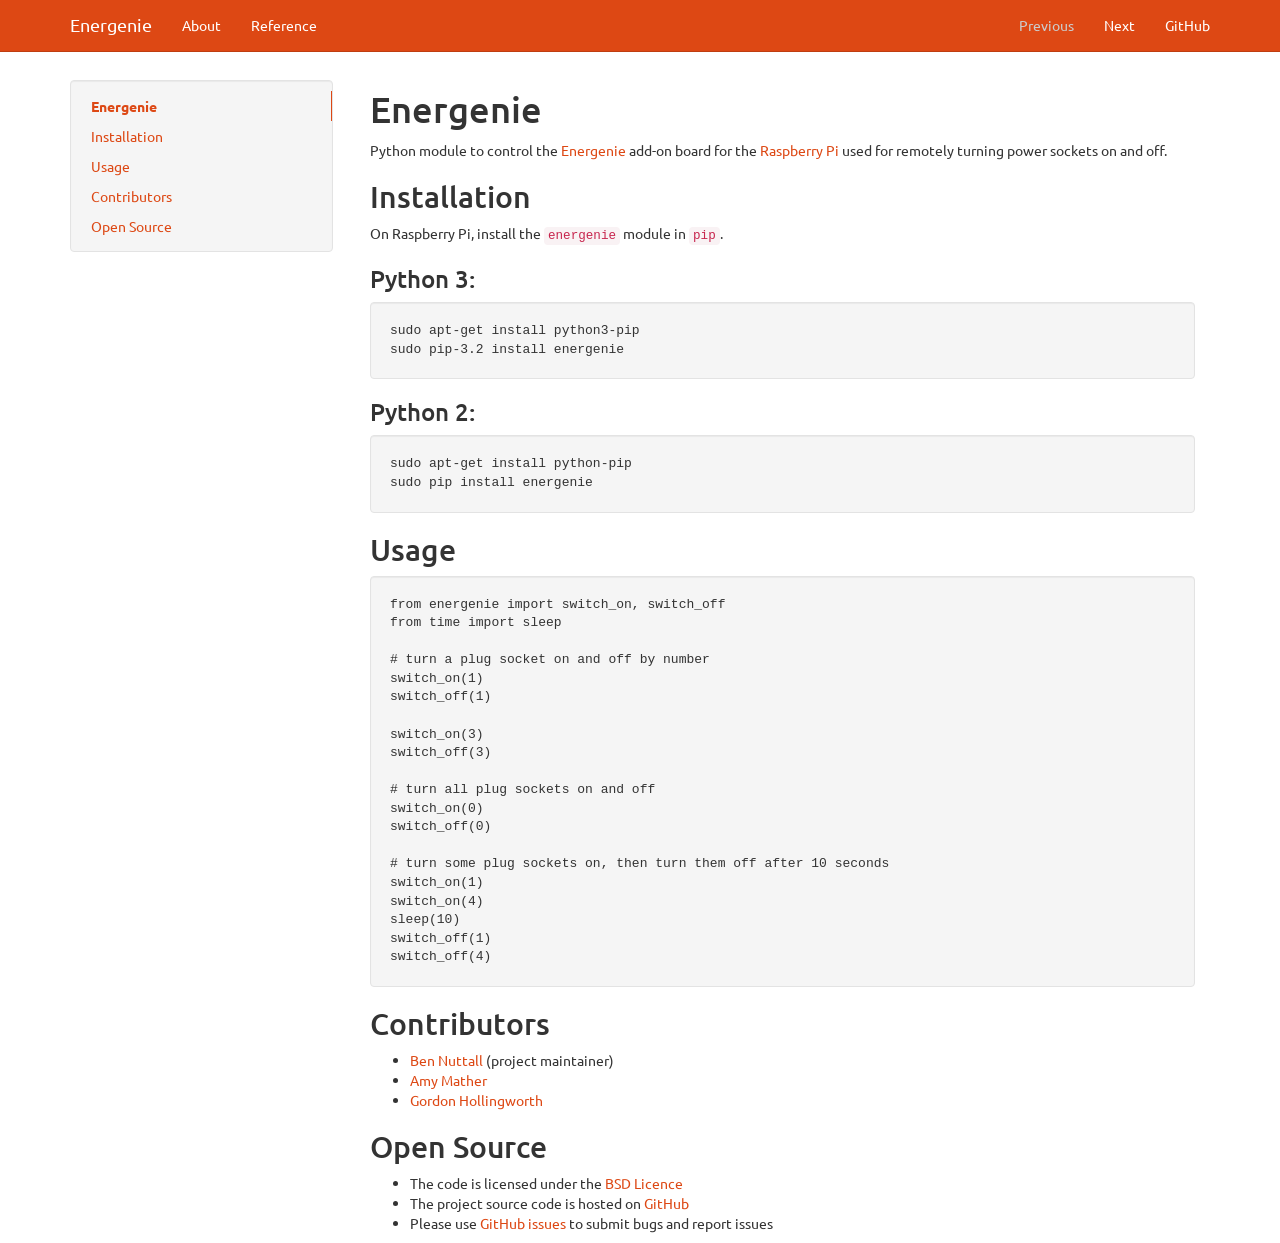
==== pythonhosted/index.html @ fffe0966 "Add documentation using mkdocs, close #1" ====
<!DOCTYPE html>
<html lang="en">
    <head>
        <meta charset="utf-8">
        <meta http-equiv="X-UA-Compatible" content="IE=edge">
        <meta name="viewport" content="width=device-width, initial-scale=1.0">
        <meta name="description" content="Remotely control power sockets from the Raspberry Pi">
        <meta name="author" content="Ben Nuttall">
        <link rel="canonical" href="https://pythonhosted.org/energenie/">
        <link rel="shortcut icon" href="./img/favicon.ico">

        <title>Energenie</title>

        <link href="./css/bootstrap-custom.min.css" rel="stylesheet">
        <link href="./css/font-awesome-4.0.3.css" rel="stylesheet">
        <link href="./css/prettify-1.0.css" rel="stylesheet">
        <link href="./css/base.css" rel="stylesheet">

        <!-- HTML5 shim and Respond.js IE8 support of HTML5 elements and media queries -->
        <!--[if lt IE 9]>
            <script src="https://oss.maxcdn.com/libs/html5shiv/3.7.0/html5shiv.js"></script>
            <script src="https://oss.maxcdn.com/libs/respond.js/1.3.0/respond.min.js"></script>
        <![endif]-->

        
    </head>

    <body>

        <div class="navbar navbar-default navbar-fixed-top" role="navigation">
    <div class="container">

        <!-- Collapsed navigation -->
        <div class="navbar-header">
            <!-- Expander button -->
            <button type="button" class="navbar-toggle" data-toggle="collapse" data-target=".navbar-collapse">
                <span class="sr-only">Toggle navigation</span>
                <span class="icon-bar"></span>
                <span class="icon-bar"></span>
                <span class="icon-bar"></span>
            </button>

            <!-- Main title -->
            <a class="navbar-brand" href=".">Energenie</a>
        </div>

        <!-- Expanded navigation -->
        <div class="navbar-collapse collapse">
            <!-- Main navigation -->
            <ul class="nav navbar-nav">
            
            
                <li >
                    <a href="about/">About</a>
                </li>
            
            
            
                <li >
                    <a href="reference/">Reference</a>
                </li>
            
            
            </ul>

            <!-- Search, Navigation and Repo links -->
            <ul class="nav navbar-nav navbar-right">
                
                <li class="disabled">
                    <a rel="next" >
                        <i class="fa fa-arrow-left"></i> Previous
                    </a>
                </li>
                <li >
                    <a rel="prev" href="about/">
                        Next <i class="fa fa-arrow-right"></i>
                    </a>
                </li>
                
                <li>
                    <a href="https://github.com/bennuttall/energenie/">
                        
                            <i class="fa fa-github"></i>
                        
                        GitHub
                    </a>
                </li>
                
            </ul>
        </div>
    </div>
</div>

        <div class="container">
            <div class="col-md-3"><div class="bs-sidebar hidden-print affix well" role="complementary">
    <ul class="nav bs-sidenav">
    
        <li class="main active"><a href="#energenie">Energenie</a></li>
        
            <li><a href="#installation">Installation</a></li>
        
            <li><a href="#usage">Usage</a></li>
        
            <li><a href="#contributors">Contributors</a></li>
        
            <li><a href="#open-source">Open Source</a></li>
        
    
    </ul>
</div></div>
            <div class="col-md-9" role="main">

<h1 id="energenie">Energenie</h1>
<p>Python module to control the <a href="https://energenie4u.co.uk/">Energenie</a> add-on board for the <a href="http://www.raspberrypi.org/">Raspberry Pi</a> used for remotely turning power sockets on and off.</p>
<h2 id="installation">Installation</h2>
<p>On Raspberry Pi, install the <code>energenie</code> module in <code>pip</code>.</p>
<h3 id="python-3">Python 3:</h3>
<pre class="prettyprint well"><code class="bash">sudo apt-get install python3-pip
sudo pip-3.2 install energenie
</code></pre>

<h3 id="python-2">Python 2:</h3>
<pre class="prettyprint well"><code class="bash">sudo apt-get install python-pip
sudo pip install energenie
</code></pre>

<h2 id="usage">Usage</h2>
<pre class="prettyprint well"><code class="python">from energenie import switch_on, switch_off
from time import sleep

# turn a plug socket on and off by number
switch_on(1)
switch_off(1)

switch_on(3)
switch_off(3)

# turn all plug sockets on and off
switch_on(0)
switch_off(0)

# turn some plug sockets on, then turn them off after 10 seconds
switch_on(1)
switch_on(4)
sleep(10)
switch_off(1)
switch_off(4)
</code></pre>

<h2 id="contributors">Contributors</h2>
<ul>
<li><a href="https://github.com/bennuttall">Ben Nuttall</a> (project maintainer)</li>
<li><a href="https://github.com/minigirlgeek">Amy Mather</a></li>
<li><a href="https://github.com/ghollingworth">Gordon Hollingworth</a></li>
</ul>
<h2 id="open-source">Open Source</h2>
<ul>
<li>The code is licensed under the <a href="http://opensource.org/licenses/BSD-3-Clause">BSD Licence</a></li>
<li>The project source code is hosted on <a href="https://github.com/bennuttall/energenie">GitHub</a></li>
<li>Please use <a href="https://github.com/bennuttall/energenie">GitHub issues</a> to submit bugs and report issues</li>
</ul>
</div>
        </div>

        

        <script src="https://code.jquery.com/jquery-1.10.2.min.js"></script>
        <script src="./js/bootstrap-3.0.3.min.js"></script>
        <script src="./js/prettify-1.0.min.js"></script>
        <script src="./js/base.js"></script>
    </body>
</html>
---- pythonhosted/css/base.css ----
body {
    padding-top: 70px;
}

ul.nav li.main {
    font-weight: bold;
}

div.col-md-3 {
    padding-left: 0;
}

div.source-links {
    float: right;
}

/*
 * Side navigation
 *
 * Scrollspy and affixed enhanced navigation to highlight sections and secondary
 * sections of docs content.
 */

/* By default it's not affixed in mobile views, so undo that */
.bs-sidebar.affix {
    position: static;
}

.bs-sidebar.well {
    padding: 0;
}

/* First level of nav */
.bs-sidenav {
    margin-top: 30px;
    margin-bottom: 30px;
    padding-top:    10px;
    padding-bottom: 10px;
    border-radius: 5px;
}

/* All levels of nav */
.bs-sidebar .nav > li > a {
    display: block;
    padding: 5px 20px;
}
.bs-sidebar .nav > li > a:hover,
.bs-sidebar .nav > li > a:focus {
    text-decoration: none;
    border-right: 1px solid;
}
.bs-sidebar .nav > .active > a,
.bs-sidebar .nav > .active:hover > a,
.bs-sidebar .nav > .active:focus > a {
    font-weight: bold;
    background-color: transparent;
    border-right: 1px solid;
}

/* Nav: second level (shown on .active) */
.bs-sidebar .nav .nav {
    display: none; /* Hide by default, but at >768px, show it */
    margin-bottom: 8px;
}
.bs-sidebar .nav .nav > li > a {
    padding-top:    3px;
    padding-bottom: 3px;
    padding-left: 30px;
    font-size: 90%;
}

/* Show and affix the side nav when space allows it */
@media (min-width: 992px) {
    .bs-sidebar .nav > .active > ul {
        display: block;
    }
    /* Widen the fixed sidebar */
    .bs-sidebar.affix,
    .bs-sidebar.affix-bottom {
        width: 213px;
    }
    .bs-sidebar.affix {
        position: fixed; /* Undo the static from mobile first approach */
        top: 80px;
    }
    .bs-sidebar.affix-bottom {
        position: absolute; /* Undo the static from mobile first approach */
    }
    .bs-sidebar.affix-bottom .bs-sidenav,
    .bs-sidebar.affix .bs-sidenav {
        margin-top: 0;
        margin-bottom: 0;
    }
}
@media (min-width: 1200px) {
    /* Widen the fixed sidebar again */
    .bs-sidebar.affix-bottom,
    .bs-sidebar.affix {
        width: 263px;
    }
}
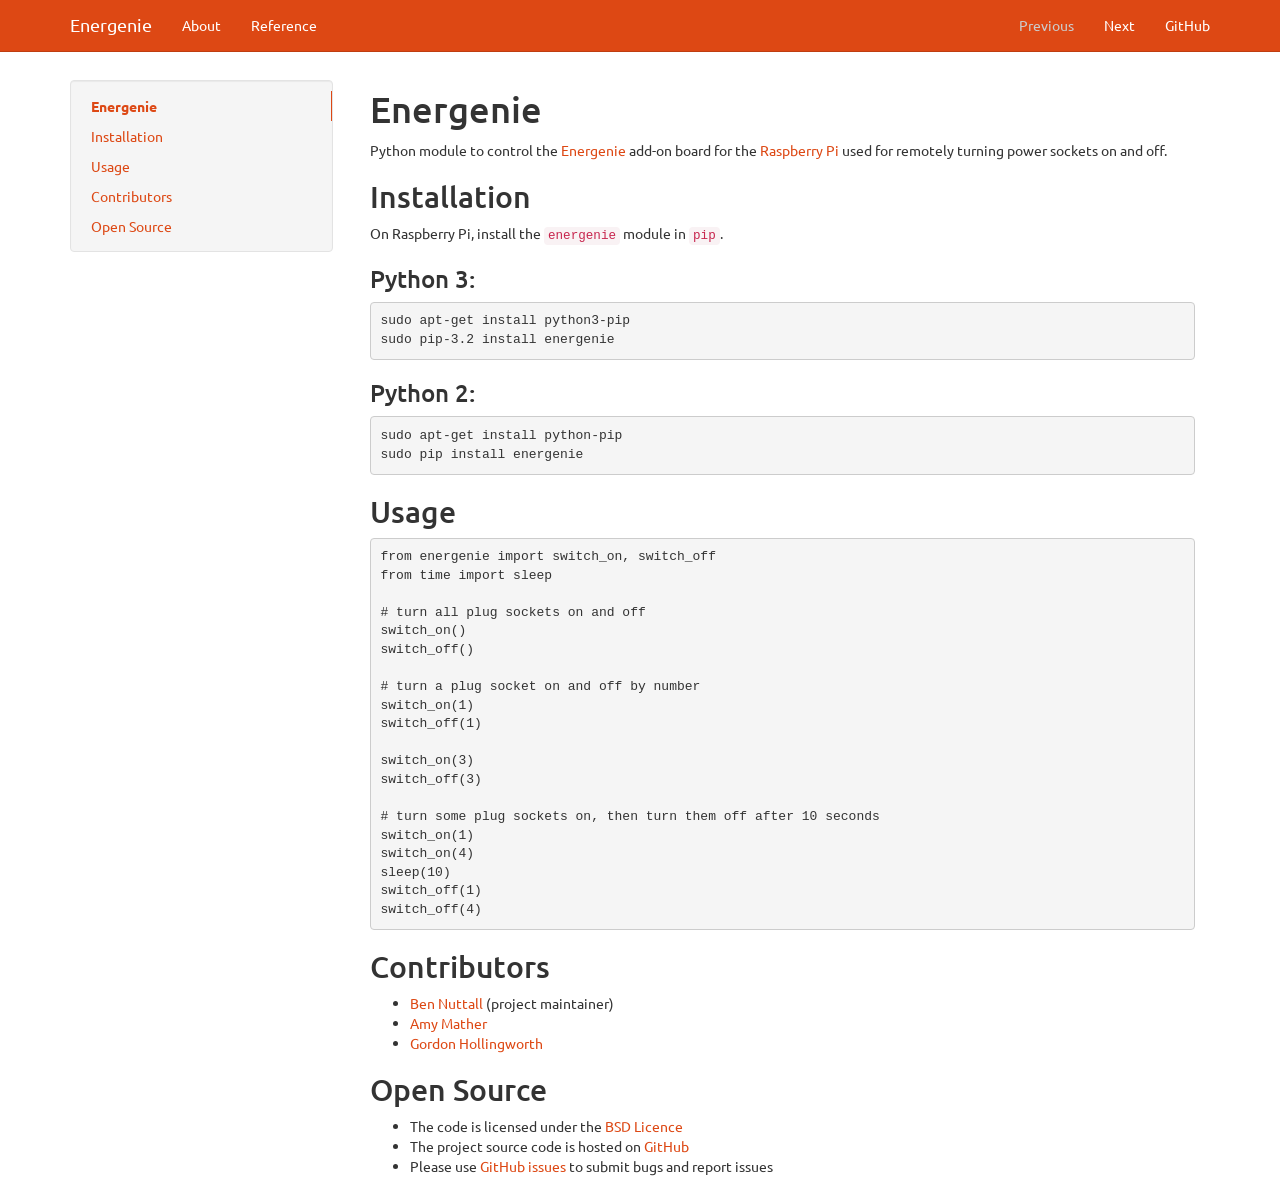
==== commit a217c1ca: "Update documentation for default socket in switch functions" ====
--- a/pythonhosted/index.html
+++ b/pythonhosted/index.html
@@ -7,7 +7,8 @@
         <meta name="description" content="Remotely control power sockets from the Raspberry Pi">
         <meta name="author" content="Ben Nuttall">
         <link rel="canonical" href="https://pythonhosted.org/energenie/">
-        <link rel="shortcut icon" href="./img/favicon.ico">
+        <link rel="shortcut icon" href="img/favicon.ico">
+        
 
         <title>Energenie</title>
 
@@ -21,8 +22,6 @@
             <script src="https://oss.maxcdn.com/libs/html5shiv/3.7.0/html5shiv.js"></script>
             <script src="https://oss.maxcdn.com/libs/respond.js/1.3.0/respond.min.js"></script>
         <![endif]-->
-
-        
     </head>
 
     <body>
@@ -115,18 +114,22 @@
 <h2 id="installation">Installation</h2>
 <p>On Raspberry Pi, install the <code>energenie</code> module in <code>pip</code>.</p>
 <h3 id="python-3">Python 3:</h3>
-<pre class="prettyprint well"><code class="bash">sudo apt-get install python3-pip
+<pre><code class="bash">sudo apt-get install python3-pip
 sudo pip-3.2 install energenie
 </code></pre>
 
 <h3 id="python-2">Python 2:</h3>
-<pre class="prettyprint well"><code class="bash">sudo apt-get install python-pip
+<pre><code class="bash">sudo apt-get install python-pip
 sudo pip install energenie
 </code></pre>
 
 <h2 id="usage">Usage</h2>
-<pre class="prettyprint well"><code class="python">from energenie import switch_on, switch_off
+<pre><code class="python">from energenie import switch_on, switch_off
 from time import sleep
+
+# turn all plug sockets on and off
+switch_on()
+switch_off()
 
 # turn a plug socket on and off by number
 switch_on(1)
@@ -134,10 +137,6 @@
 
 switch_on(3)
 switch_off(3)
-
-# turn all plug sockets on and off
-switch_on(0)
-switch_off(0)
 
 # turn some plug sockets on, then turn them off after 10 seconds
 switch_on(1)
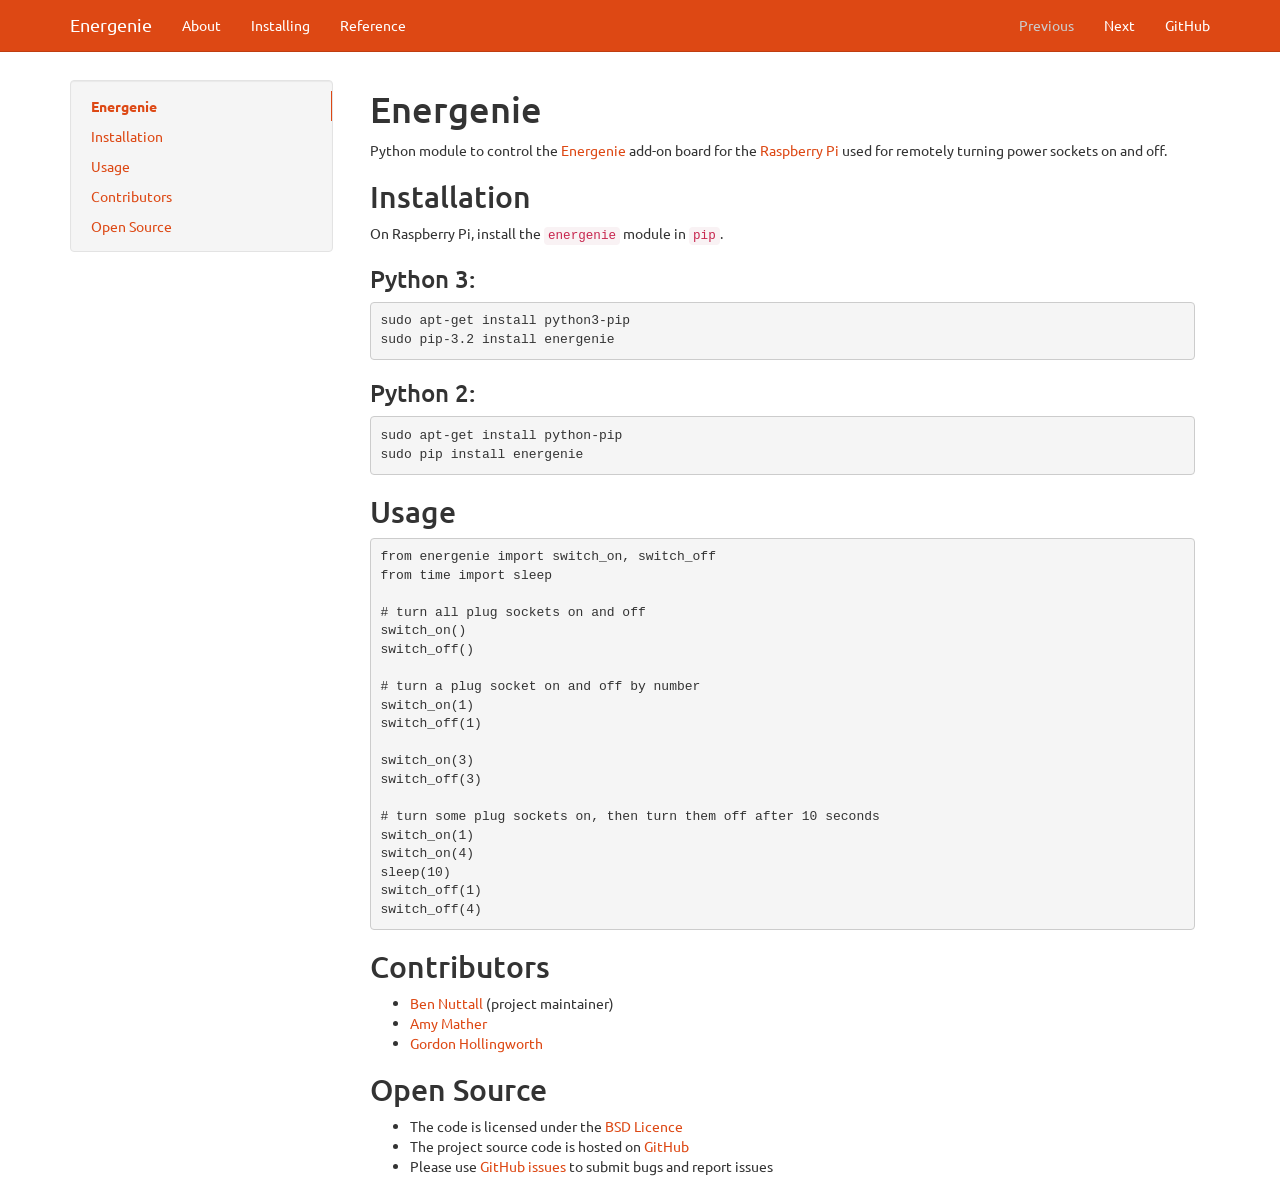
==== commit 81d5bb06: "Add __version__ to reference in docs" ====
--- a/pythonhosted/index.html
+++ b/pythonhosted/index.html
@@ -51,6 +51,12 @@
             
                 <li >
                     <a href="about/">About</a>
+                </li>
+            
+            
+            
+                <li >
+                    <a href="installing/">Installing</a>
                 </li>
             
             
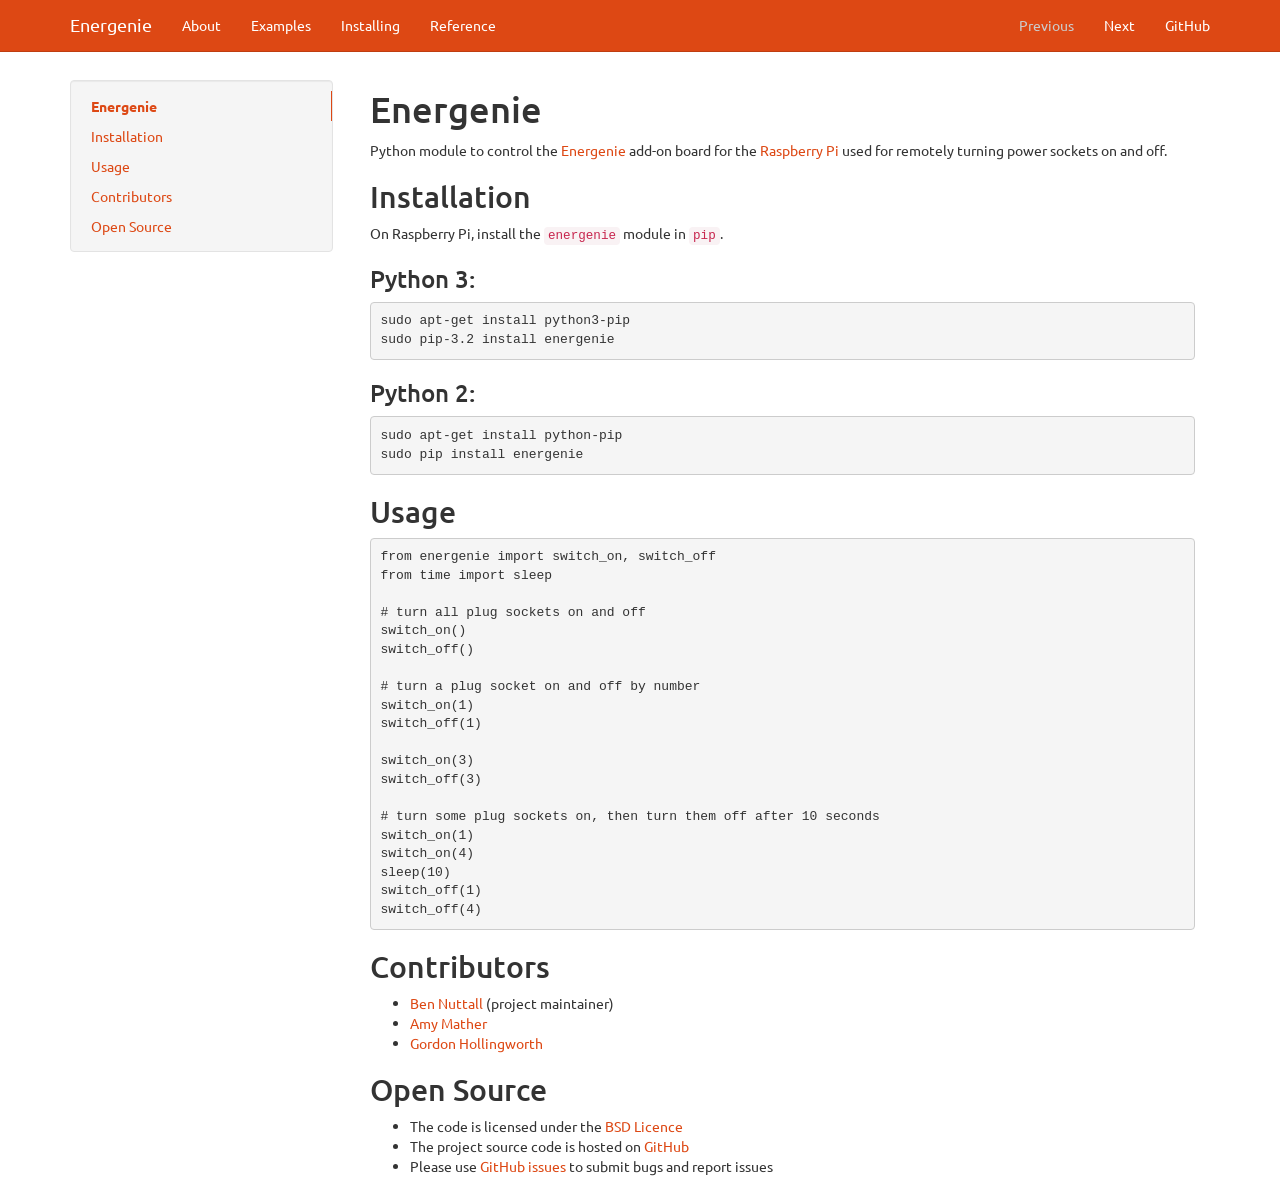
==== commit 4c2806fb: "Add examples folder" ====
--- a/pythonhosted/index.html
+++ b/pythonhosted/index.html
@@ -51,6 +51,12 @@
             
                 <li >
                     <a href="about/">About</a>
+                </li>
+            
+            
+            
+                <li >
+                    <a href="examples/">Examples</a>
                 </li>
             
             
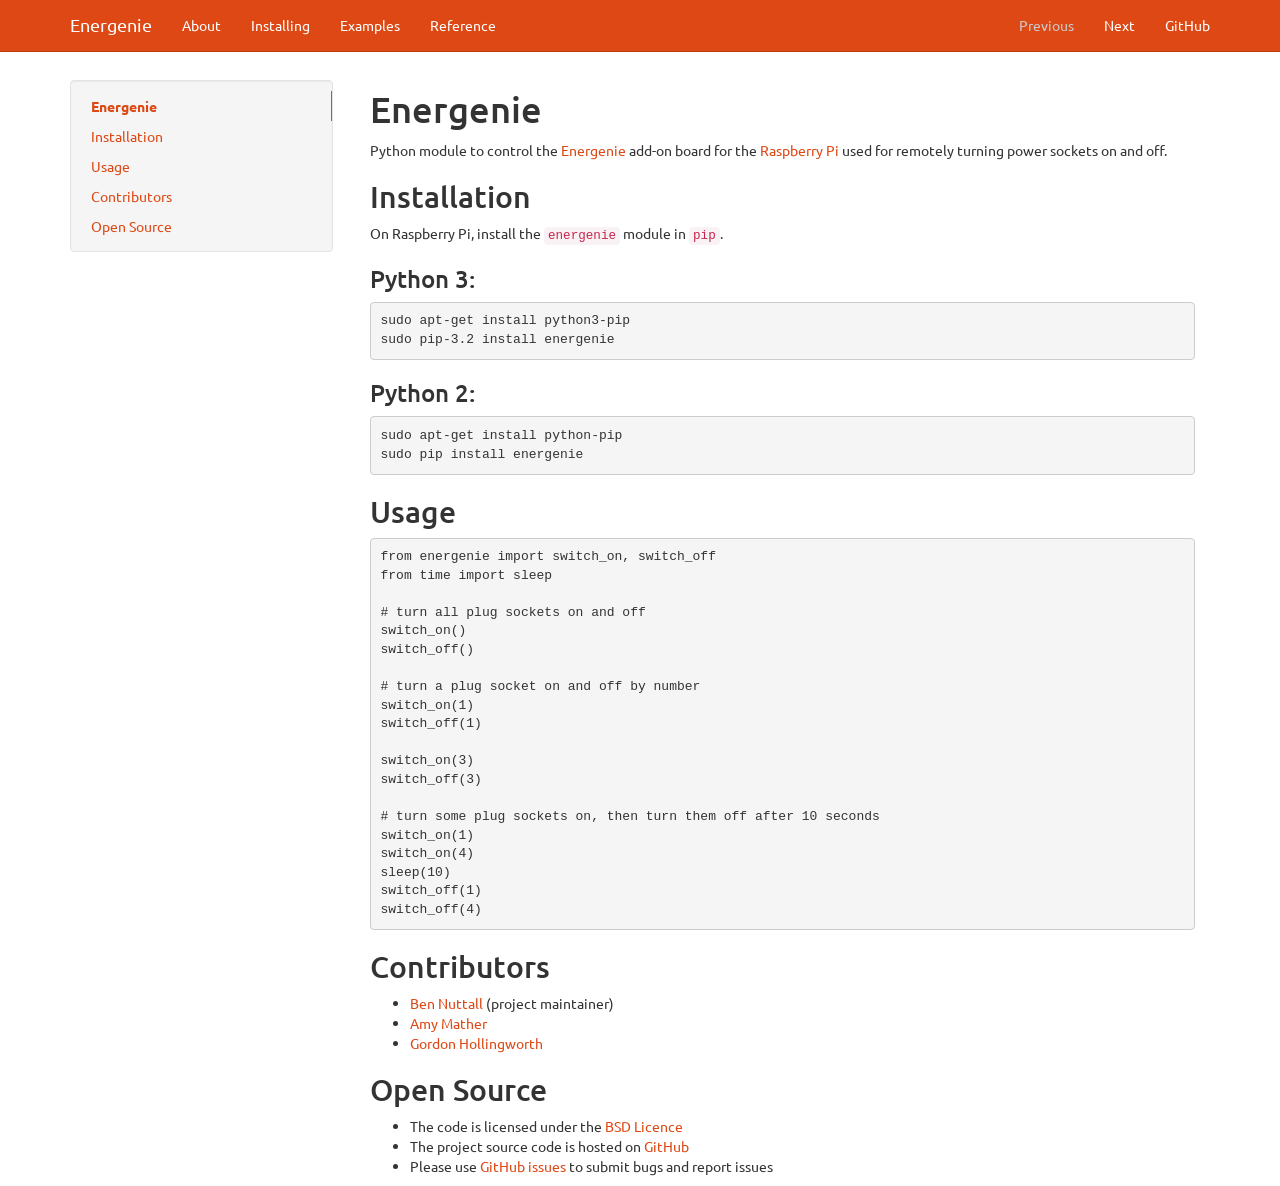
==== commit d55ebede: "Make example titles h3" ====
--- a/pythonhosted/index.html
+++ b/pythonhosted/index.html
@@ -56,13 +56,13 @@
             
             
                 <li >
-                    <a href="examples/">Examples</a>
+                    <a href="installing/">Installing</a>
                 </li>
             
             
             
                 <li >
-                    <a href="installing/">Installing</a>
+                    <a href="examples/">Examples</a>
                 </li>
             
             
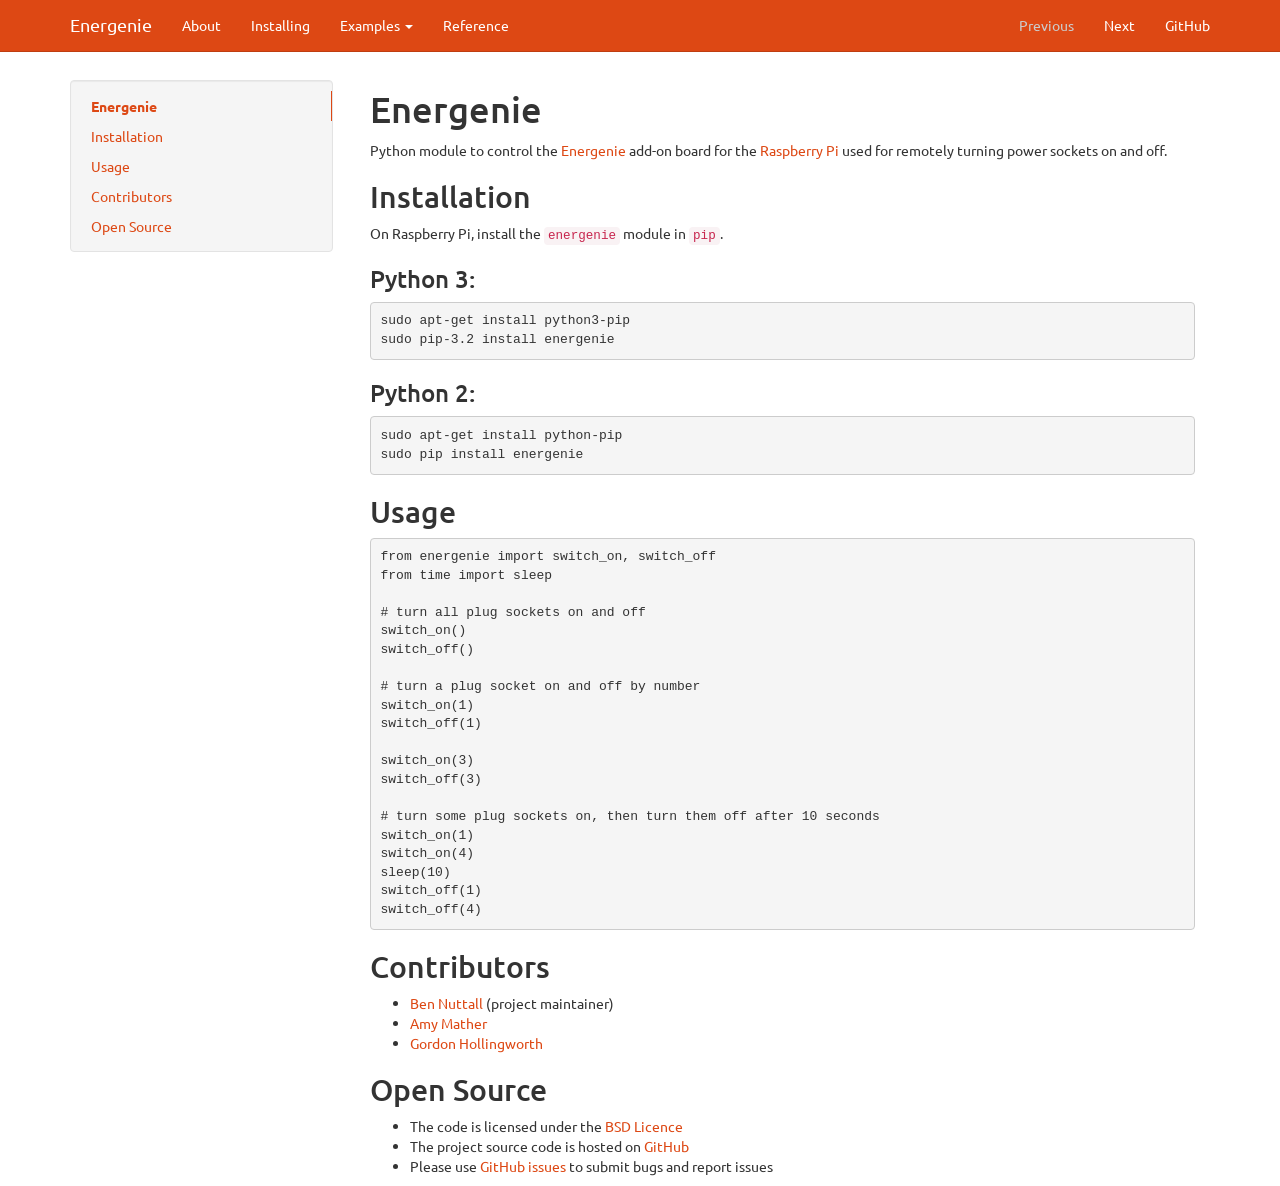
==== commit 08b9e265: "Add web app example to docs" ====
--- a/pythonhosted/index.html
+++ b/pythonhosted/index.html
@@ -61,8 +61,19 @@
             
             
             
-                <li >
-                    <a href="examples/">Examples</a>
+                <li class="dropdown">
+                    <a href="#" class="dropdown-toggle" data-toggle="dropdown">Examples <b class="caret"></b></a>
+                    <ul class="dropdown-menu">
+                    
+                        <li >
+                            <a href="examples/">Examples</a>
+                        </li>
+                    
+                        <li >
+                            <a href="examples/web/">Web Application</a>
+                        </li>
+                    
+                    </ul>
                 </li>
             
             
